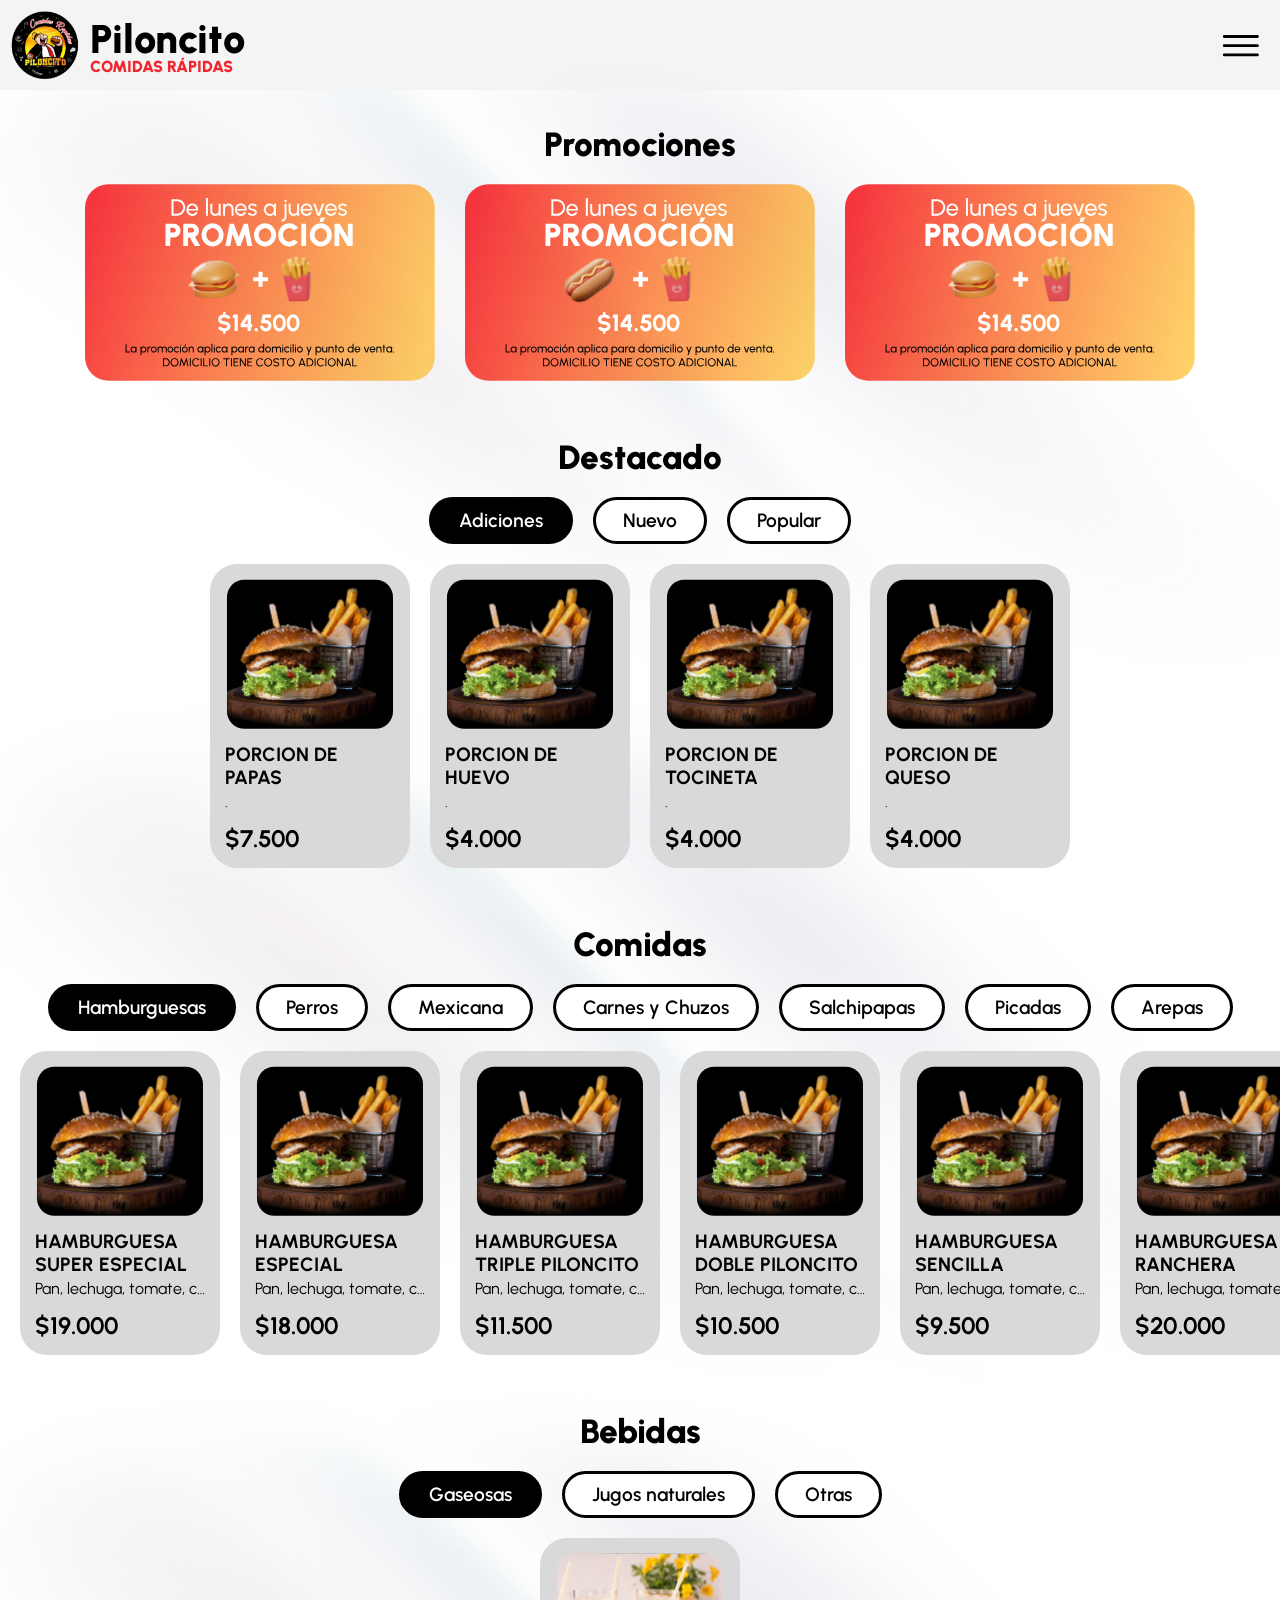
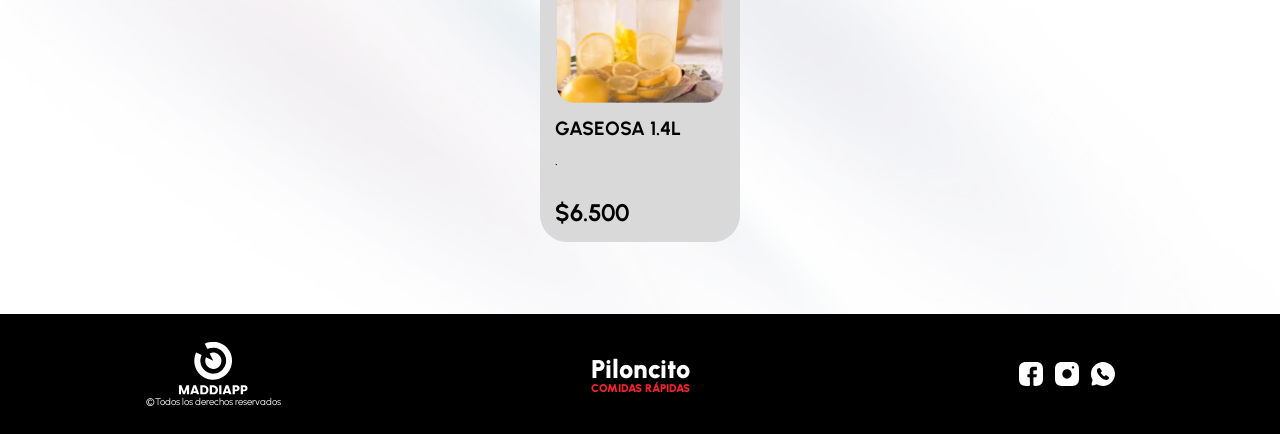
==== carta/index.html @ 7e5fc39e "configuraciones deploy" ====
<!DOCTYPE html>
<html lang="en">
<head>
    <meta charset="UTF-8">
    <meta http-equiv="X-UA-Compatible" content="IE=edge">
    <meta name="viewport" content="width=device-width, initial-scale=1.0">
    <title>Piloncito - carta</title> 
    
    <link rel="shortcut icon" href="https://piloncito.maddiapp.com/assets/images/favicon.ico" type="image/x-icon">
    <link rel="icon" href="https://piloncito.maddiapp.com/assets/images/favicon.ico" type="image/x-icon">
    
    <meta name="keywords" content="piloncito, comida rapida, comida, salchipapas, hamburguesas, maicitos, chuzos, carnes">
    <meta name="robots" content="index,follow">
    <meta name="googlebot" content="index,follow">
    <meta name="description" content="Restaurantes de comidas rapidas, con los mejores sabores de medellin en hamburguesas papas, maicitos y mas.">
    <meta property="og:type" content="website">
    <meta property="og:title" content="Piloncito - Las Playas">
    <meta name="og:description" content="Desde nuestra pagina web podras ver nuestros productos para que no puedas resistirte y tengas que visitarnos, te esperamos.">
    <meta property="og:image" content="https://piloncito.maddiapp.com/assets/images/Logo.svg">
    <meta name="linkedin:title" content="Piloncito">
    <meta name="linkedin:description" content="Desde nuestra pagina web podras ver nuestros productos para que no puedas resistirte y tengas que visitarnos, te esperamos.">
    <meta name="linkedin:url" content="https://www.linkedin.com/company/maddiapp/" />
    <meta name="linkedin:image" content="https://piloncito.maddiapp.com/assets/images/Logo.svg">
    <meta name="linkedin:label1" content="Written by">
    <meta name="linkedin:data1" content="MaddiApp">
    <meta name="linkedin:site" content="@maddiapp">
    <meta name="linkedin:creator" content="@maddiapp">
    <meta property="og:image:width" content="500">
    <meta property="og:image:height" content="500">

    <link href="https://fonts.googleapis.com/css2?family=Urbanist:wght@100;200;300;400;500;600;700;800;900&display=swap" rel="stylesheet">
    <script src="https://cdnjs.cloudflare.com/ajax/libs/jquery/3.6.1/jquery.js" integrity="sha512-CX7sDOp7UTAq+i1FYIlf9Uo27x4os+kGeoT7rgwvY+4dmjqV0IuE/Bl5hVsjnQPQiTOhAX1O2r2j5bjsFBvv/A==" crossorigin="anonymous" referrerpolicy="no-referrer"></script>
    <script src="https://translate.google.com/translate_a/element.js?cb=gtElInit&amp;hl=es&amp;client=wt" type="text/javascript"></script>
    <link rel="stylesheet" href="../../styles/Spinner.css">

</head>
<body>
    <spinner>
        <img src="../assets/images/spinner/Vector1.svg" alt="MaddiApp vector 1" draggable="false">
        <img src="../assets/images/spinner/Vector2.svg" alt="MaddiApp vector 2" draggable="false">
    </spinner>
    <div class="base">
        <nav class="navBar">
            <div class="left">
                <img class="imageLogo" src="../assets/images/Logo.svg" alt="Logo" draggable="false">
            </div>
            <div class="center">
                <label class="title">Piloncito</label>
                <label class="subTitle">COMIDAS RÁPIDAS</label>
            </div>  
            <div class="rigth">
                <button id="btnMenu"></button>
                <div id="menu">
                    <button id="optMenuInicio" class="optMenu">Inicio</button>
                    <button id="optMenuCarta" class="optMenu">Carta</button>
                    <button class="optMenu">Reservar</button>
                    <button class="optMenu">Contacto</button>
                    <button class="optMenu">Administrador</button>
                    <label>Cambiar idioma</label>
                    <img id="language" src="../assets/images/language/LanguageES.svg" alt="idioma" draggable="false">
                </div>
            </div> 
        </nav>

        <main class="pageContent">
            <div class="section promotions">
                <label class="titleSection">Promociones</label>
                <div id="promotionsContainer" class="sliderPromotions">
                    <img class="imagePromotion" src="../assets/images/promotions/Prom2.svg" alt="Imagen de promocion">
                    <img class="imagePromotion" src="../assets/images/promotions/Prom1.svg" alt="Imagen de promocion">
                    <img class="imagePromotion" src="../assets/images/promotions/Prom2.svg" alt="Imagen de promocion">
                </div>
            </div>
            <div class="section outstanding">
                <label class="titleSection">Destacado</label>
                <div id="contOptionsOutstanding" class="sliderOptions">
                    <button id="optAdicionesOutstanding" class="btnOptSection optSelected">Adiciones</button>
                    <button id="optNuevoOutstanding" class="btnOptSection">Nuevo</button>
                    <button id="optPopularOutstanding" class="btnOptSection">Popular</button>
                </div>
                <div id="contProductsOutstanding" class="sliderProducts">
                    
                </div>
            </div>
            <div class="section foods">
                <label class="titleSection">Comidas</label>
                <div id="contOptionsFoods" class="sliderOptions">
                    <button id="optHamburguesasFoods" class="btnOptSection optSelected">Hamburguesas</button>
                    <button id="optPerrosFoods" class="btnOptSection">Perros</button>
                    <button id="optMexicanaFoods" class="btnOptSection">Mexicana</button>
                    <button id="optCarnesFoods" class="btnOptSection">Carnes y Chuzos</button>
                    <button id="optSalchipapasFoods" class="btnOptSection">Salchipapas</button>
                    <button id="optPicadasFoods" class="btnOptSection">Picadas</button>
                    <button id="optArepasFoods" class="btnOptSection">Arepas</button>
                </div>
                <div id="contProductsFoods" class="sliderProducts">
                    
                </div>
            </div>
            <div class="section drinks">
                <label class="titleSection">Bebidas</label>
                <div id="contOptionsDrinks" class="sliderOptions">
                    <button id="optGaseosasDrinks" class="btnOptSection optSelected">Gaseosas</button>
                    <button id="optJugosDrinks" class="btnOptSection">Jugos naturales</button>
                    <button id="optOtrasDrinks" class="btnOptSection">Otras</button>
                </div>
                <div id="contProductsDrinks" class="sliderProducts">
                    
                </div>
            </div>
        </main>
        
        <footer class="footer">
            <div class="left">                
                <img id="btnMaddiApp" src="../assets/images/LogoMaddiApp.svg" alt="Logo MaddiApp" draggable="false">
                <label>&copy;Todos los derechos reservados</label>
            </div>
            <div class="center">
                <label class="title">Piloncito</label>
                <label class="subTitle">COMIDAS RÁPIDAS</label>                
            </div>
            <div class="rigth">
                <button type="button" class="facebook"></button>
                <button type="button" class="instagram"></button>
                <button type="button" class="whatsApp"></button>
            </div>            
        </footer>
    </div>
    <div id="notifications">
    </div>

    <!-- Generales -->
    <script src="../js/General.js"></script>
    <link rel="stylesheet" href="../styles/General.css">
    
    <!-- Propios -->
    <script src="../js/carta.js"></script>
    <link rel="stylesheet" href="../styles/carta.css">

</body>
</html>
---- styles/Spinner.css ----
/* Spinner */
spinner{
    display: flex;
    justify-content: center;
    align-items: center;
    width: 100vw;
    height: 100vh;
    background: #fffe;
    position: fixed;
    top: 0;
    left: 0;
    z-index: 999999999;
}
spinner > img{
    position: absolute;
}
spinner > img:nth-child(1){
    animation: spin1 1s ease-in-out infinite;
}
spinner > img:nth-child(2){
    animation: spin2 1s ease-in-out infinite;    
}

/* Animaciones */
@keyframes spin1 {
    to {
        transform: rotate(-360deg);
    }
}
@keyframes spin2 {
    to {
        transform: rotate(360deg);
    }
}
---- styles/General.css ----
*{
    margin: 0;
    padding: 0;
    box-sizing: border-box;
    font-family: 'Urbanist', sans-serif;
}
:root{
    --principal: #000000;
    --secondary: #F4F4F4;
    --optRed: #F2252E;
    --optYellow: #FEB91E;
    --inputs: #F0F0F0;
}
body::-webkit-scrollbar{
    display: none;
}

/* Estilos del navbar */
.navBar{
    background: #F4F4F4EE;
    width: 100%;
    height: 90px;
    max-height: 90px;
    position: fixed;
    top: 0;
    left: 0;
    z-index: 1000;
    display: flex;
    flex-wrap: nowrap;
}
.left{    
    min-width: 90px;
    height: 100%;
    display: flex;
    justify-content: center;
    align-items: center;
}
.center{
    width: 100%;
    height: 100%;
    display: flex;
    flex-wrap: wrap;
    justify-content: left;
    align-items: center;
    padding: 10px 0;
}
.rigth{
    min-width: 80px;
    height: 100%;
    display: flex;
    justify-content: center;
    align-items: center;
}  
.imageLogo{
    height: 70px;
    cursor: pointer;
}
.center > .title{
    display: block;
    width: 100%;
    font-size: 2.5rem;
    font-weight: 900;
    text-transform: capitalize;
}
.center > .subTitle{
    display: block;
    width: 100%;
    margin-top: -15px;
    font-size: 1rem;
    font-weight: 900;
    color: var(--optRed);
    text-transform: uppercase;
}
#btnMenu{
    background: transparent;
    background-image: url('../assets/images/menu/MenuOff.svg');
    background-repeat: no-repeat;
    background-size: 45px;
    width: 45px;
    height: 45px;
    border: none;
    cursor: pointer;
    transition: transform .6s ease-out;
}
#menu{
    display: none;
    width: 100%;
    height: 0;
    max-height: calc(100vh - 90px);
    background: var(--secondary);
    box-shadow: 0 10px 10px #00000040;
    position: fixed;
    top: 90px;
    left: 0;
    overflow: hidden;
    transition: 1s ease-in-out;
}
.optMenu{
    display: block;
    width: 280px;
    margin: auto;
    background: transparent;
    color: var(--principal);
    font-size: 1.8rem;
    font-weight: 900;
    text-transform: capitalize;
    border: none;
    border-bottom: 2px dashed #00000030;
    padding: 2vh 1vh;
    cursor: pointer;
}
.optMenu:hover{
    color: var(--optRed);
}
.optMenu:nth-child(5){
    border: none;
}
#menu > label{
    display: block;
    width: 100%;
    font-size: 1.4rem;
    font-weight: 700;
    text-transform: capitalize;
    margin: 5vh 0 3vh;
    text-align: center;
}
#language{
    width: 150px;
    display: block;
    margin: auto;
    transition: .6s;
}
#language:hover{
    transform: scale(1.1);
}

/* Estilos del pagecontent */
.pageContent{
    background-image: url('../assets/images/Background.svg');
    background-size: 100% auto;
    padding: calc(90px + 1rem) 0 1rem;
    min-height: calc(100vh - 120px);
}

/* Estilos de Footer */
.footer{
    width: 100%;
    height: 120px;
    max-height: 120px;
    background: var(--principal);
    display: flex;
    justify-content: center;
    align-items: center;
}
.footer > div{
    width: calc(100% / 3);
    display: flex;
    justify-content: center;
    align-items: center;
}
.footer > .left{
    flex-wrap: wrap;
}
.footer > .left > img{
    width: 70px;
    margin-top: auto;
    cursor: pointer;
}
.footer > .left > label{
    display: block;
    width: 100%;
    margin-bottom: auto;
    color: #fff;
    font-size: .6rem;
    text-align: center;
}
.footer > .center{
    flex-wrap: wrap;
}
.footer > .center > .title{
    color: #fff;
    font-size: 1.6rem;
    text-align: center;
    margin-top: auto;
}
.footer > .center > .subTitle{
    text-align: center;
    font-size: .7rem;
    margin: -3px 0 auto;
}
.facebook, .instagram, .whatsApp{
    width: 30px;
    height: 30px;
    background: transparent;
    border: none;
    background-size: 30px;
    margin: 3px;
    cursor: pointer;
    transition: .6s;
}
.facebook{
    background-image: url('../assets/images/contact/Facebook.svg');    
}
.instagram{
    background-image: url('../assets/images/contact/Instagram.svg');
}
.whatsApp{
    background-image: url('../assets/images/contact/Whatsapp.svg');
}
.facebook:hover, .instagram:hover, .whatsApp:hover{
    transform: scale(1.1);
}

/* Estilos de los toastr */
#notifications{
    position: fixed;
    z-index: 9999999;
    pointer-events: none;
    bottom: 12px;
    right: 12px;
}
.toast{
    background: #fff;
    position: relative;
    margin-top: 1rem;
    margin-left: auto;
    padding: 20px 30px 20px 65px;
    width: 300px;
    border-radius: 2vh 2vh 0 2vh;
    background-size: 35px;
    background-repeat: no-repeat;
    background-position: 20px;
    pointer-events: auto;
    word-wrap: break-word;
    transition: .6s;
}
.toast:hover{
    width: 320px;
    cursor: pointer;
}
.toast > .titleToast{
    display: block;
    font-size: 1.1rem;
    font-weight: 900;
}
.toast-success{
    color: #06853C;
    box-shadow: 0 0 20px #06853C99;
    border: 1px solid #06853C99;
    background-image: url('../assets/images/toastr/Success.svg');
}
.toast-error{
    color: #D62D30;
    box-shadow: 0 0 20px #D62D3099;
    border: 1px solid #D62D3099;
    background-image: url('../assets/images/toastr/Error.svg');
}
.toast-warning{
    color: #F57438;
    box-shadow: 0 0 20px #F5743899;
    border: 1px solid #F5743899;
    background-image: url('../assets/images/toastr/Warning.svg');
}
.toast-info{
    color: #1D81BC;
    box-shadow: 0 0 20px #1D81BC99;
    border: 1px solid #1D81BC99;
    background-image: url('../assets/images/toastr/Info.svg');
}
---- styles/carta.css ----
/* Estilos del pagecontent */
.section{
    width: 100%;
    margin: 2vh 0 4vh;
}
.titleSection{
    display: block;
    width: 100%;
    text-align: center;
    font-size: 2.1rem;
    font-weight: 900;
}
.sliderPromotions{
    width: 100%;
    padding: 20px 100px;
    display: flex;
    justify-content: center;
    align-items: center;
    overflow-x: scroll;
    scroll-snap-type: both;
}
.sliderPromotions::-webkit-scrollbar{
	height: 10px;
	background-color: transparent;
}
.sliderPromotions::-webkit-scrollbar-track{
	background-color: transparent;
}
.sliderPromotions::-webkit-scrollbar-thumb{
    -webkit-box-shadow: inset 0 0 10px #0005;
    border-radius: 5px;
}
.sliderPromotions::-webkit-scrollbar-thumb:hover{
    background: #0007;
}
.imagePromotion{
    width: 200px;
    margin: 0 15px;
    scroll-snap-align: center;
    transition: .6s;
}
.sliderPromotions > img.destacada {
    transform: scale(1.2);
}
.sliderOptions{
    width: 100%;
    padding: 20px;
    display: flex;
    justify-content: center;
    align-items: center;
    overflow-x: scroll;
    scroll-snap-type: both;
}
.sliderOptions::-webkit-scrollbar{
    display: none;
}
.btnOptSection{
    display: block;
    padding: 1vh 3vh;
    font-size: 1.2rem;
    font-weight: 600;
    white-space: nowrap;
    margin: 0 10px;
    border-radius: 5vh;
    border: 3px solid #000;
    background: #fff;
    color: #000;
    scroll-snap-align: center;
    transition: .6s;
}
.btnOptSection:hover{
    background: #0002;
}
.sliderOptions > button.optSelected{
    background: #000;
    color: #fff;
}
.sliderProducts{
    width: 100%;
    padding: 0 10px 20px;
    display: flex;
    align-items: center;
    overflow-x: scroll;
    scroll-snap-type: both;
}
.sliderProducts::-webkit-scrollbar{
	height: 10px;
	background-color: transparent;
}
.sliderProducts::-webkit-scrollbar-track{
	background-color: transparent;
}
.sliderProducts::-webkit-scrollbar-thumb{
    -webkit-box-shadow: inset 0 0 10px #0005;
    border-radius: 5px;
}
.sliderProducts::-webkit-scrollbar-thumb:hover{
    background: #0007;
}
.cardProduct{
    width: 200px;
    margin: 0 10px auto;
    padding: 15px;
    background: #D9D9D9;
    border-radius: 3vh;
    scroll-snap-align: center;
    transition: .6s;
}
.imageProduct{
    width: 170px;
    height: 150px;
}
.detailsProduct{
    width: 170px;
    min-height: 110px;
    margin-top: 10px;
    display: flex;
    flex-wrap: wrap;
}
.nameProduct{
    display: block;
    width: 100%;
    max-height: 50px;
    overflow: hidden;
    font-size: 1.2rem;
    font-weight: 700;
}
.descriptionProduct{
    overflow: hidden;
    margin-bottom: 1vh;
    white-space: nowrap;
    text-overflow: ellipsis; 
    cursor: pointer; 
}
.descriptionProduct:hover, .descriptionProduct:active{
    white-space: normal;
}
.priceProduct{    
    display: block;
    width: 100%;
    margin-top: auto;
    font-size: 1.5rem;
    font-weight: 700;
}

/* Responsive */
@media (max-width: 580px) {    
    .sliderPromotions, .sliderOptions{
        justify-content: left;
    }    
    .sliderProducts::-webkit-scrollbar{
        display: none;
    }
}
@media (min-width: 900px) {
    .imagePromotion{
        width: 350px;
    }
    .sliderPromotions > img.destacada {
        transform: scale(1);
    }
}
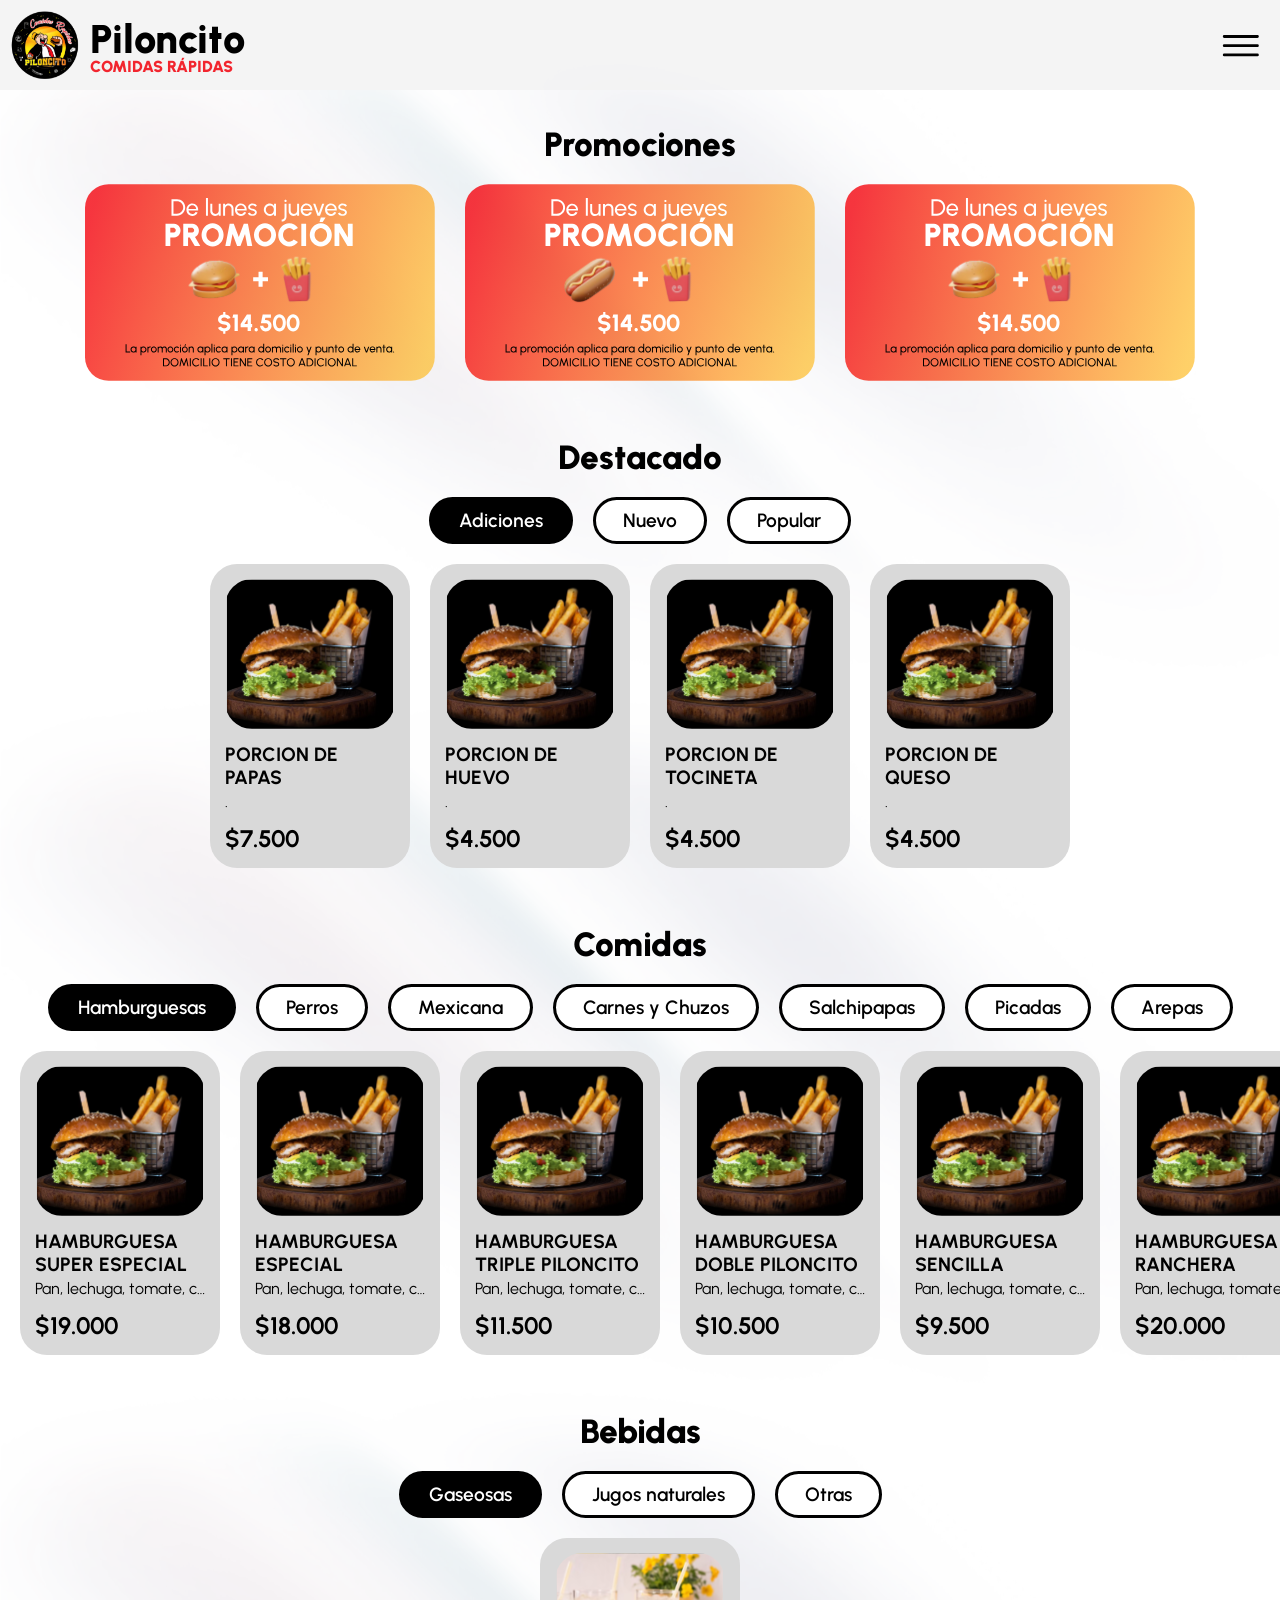
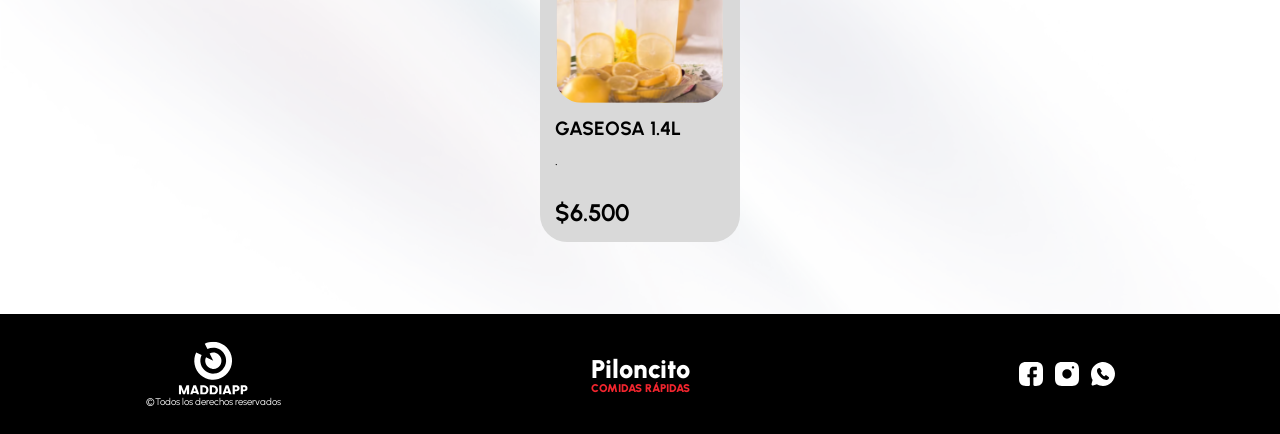
==== commit 770225f0: "CEO" ====
--- a/carta/index.html
+++ b/carta/index.html
@@ -17,16 +17,6 @@
     <meta property="og:title" content="Piloncito - Las Playas">
     <meta name="og:description" content="Desde nuestra pagina web podras ver nuestros productos para que no puedas resistirte y tengas que visitarnos, te esperamos.">
     <meta property="og:image" content="https://piloncito.maddiapp.com/assets/images/Logo.svg">
-    <meta name="linkedin:title" content="Piloncito">
-    <meta name="linkedin:description" content="Desde nuestra pagina web podras ver nuestros productos para que no puedas resistirte y tengas que visitarnos, te esperamos.">
-    <meta name="linkedin:url" content="https://www.linkedin.com/company/maddiapp/" />
-    <meta name="linkedin:image" content="https://piloncito.maddiapp.com/assets/images/Logo.svg">
-    <meta name="linkedin:label1" content="Written by">
-    <meta name="linkedin:data1" content="MaddiApp">
-    <meta name="linkedin:site" content="@maddiapp">
-    <meta name="linkedin:creator" content="@maddiapp">
-    <meta property="og:image:width" content="500">
-    <meta property="og:image:height" content="500">
 
     <link href="https://fonts.googleapis.com/css2?family=Urbanist:wght@100;200;300;400;500;600;700;800;900&display=swap" rel="stylesheet">
     <script src="https://cdnjs.cloudflare.com/ajax/libs/jquery/3.6.1/jquery.js" integrity="sha512-CX7sDOp7UTAq+i1FYIlf9Uo27x4os+kGeoT7rgwvY+4dmjqV0IuE/Bl5hVsjnQPQiTOhAX1O2r2j5bjsFBvv/A==" crossorigin="anonymous" referrerpolicy="no-referrer"></script>
--- a/styles/carta.css
+++ b/styles/carta.css
@@ -109,6 +109,7 @@
 .imageProduct{
     width: 170px;
     height: 150px;
+    border-radius: 3vh;
 }
 .detailsProduct{
     width: 170px;
